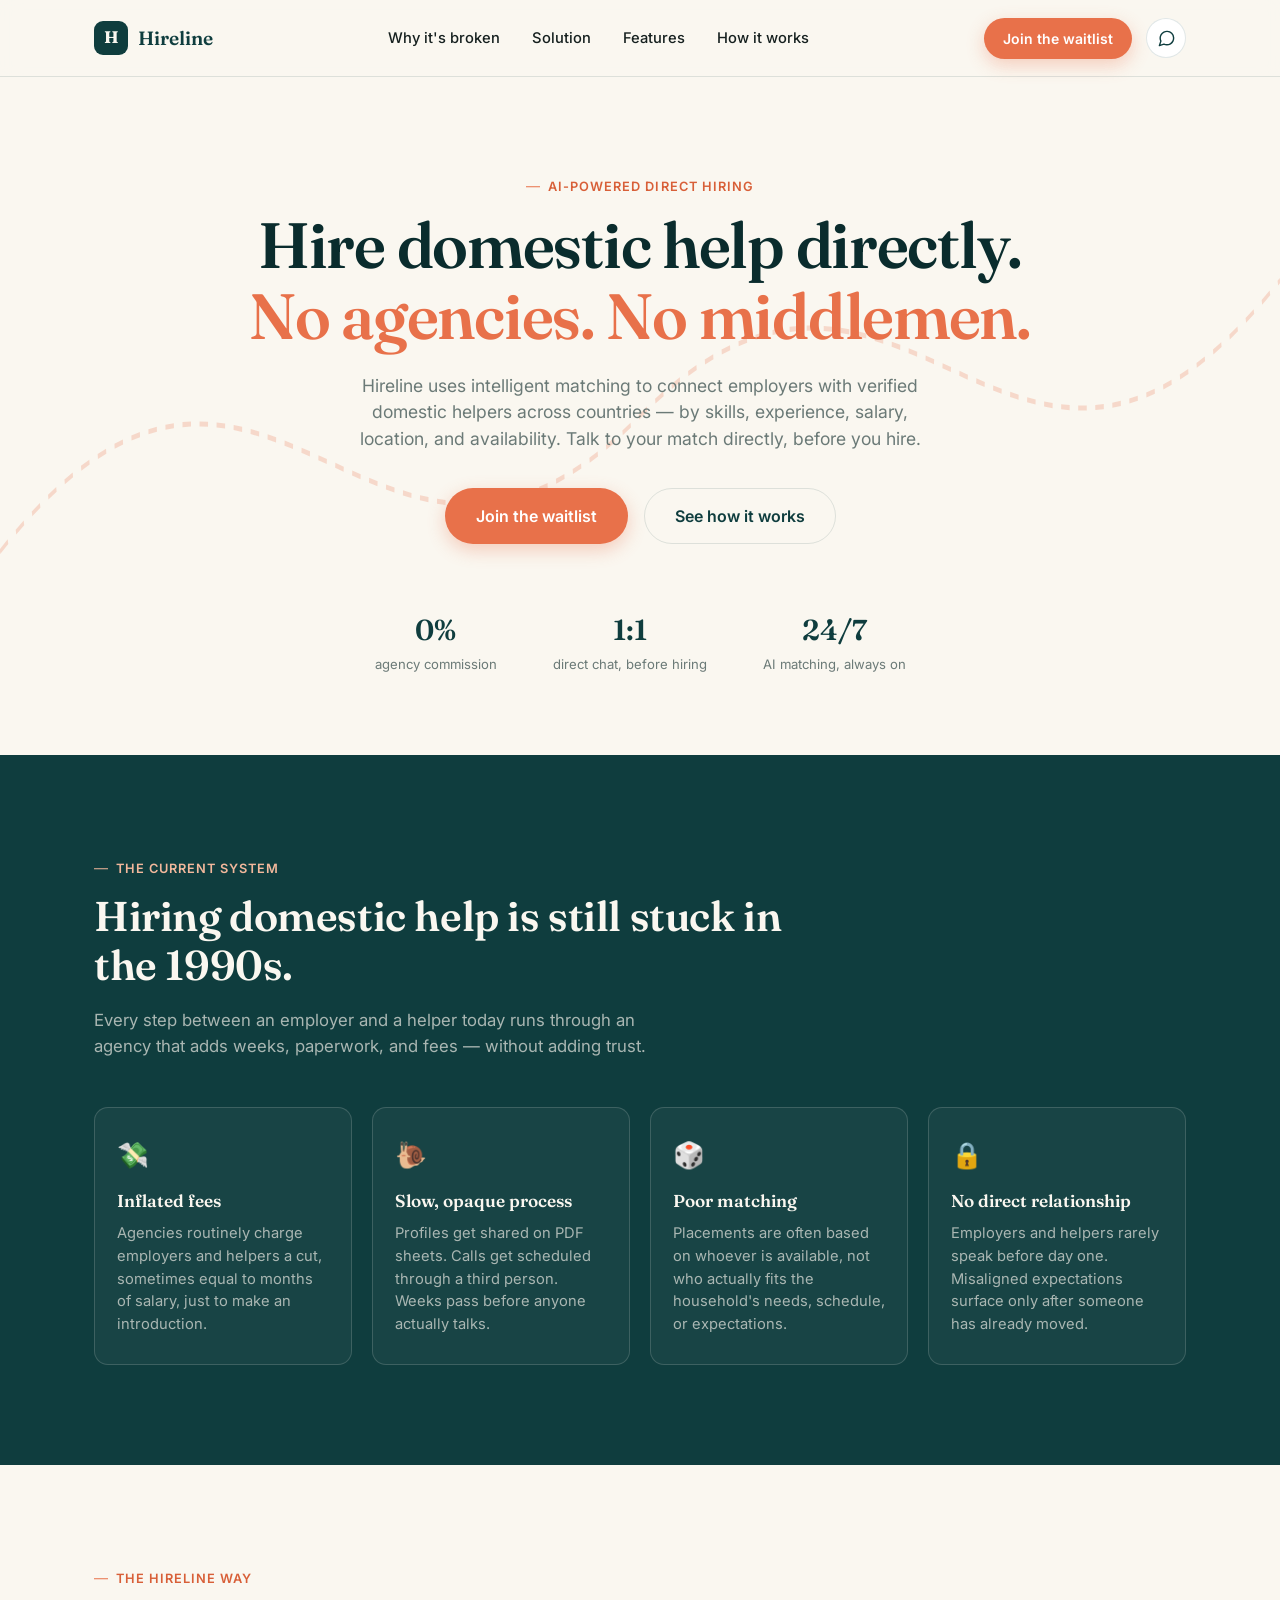
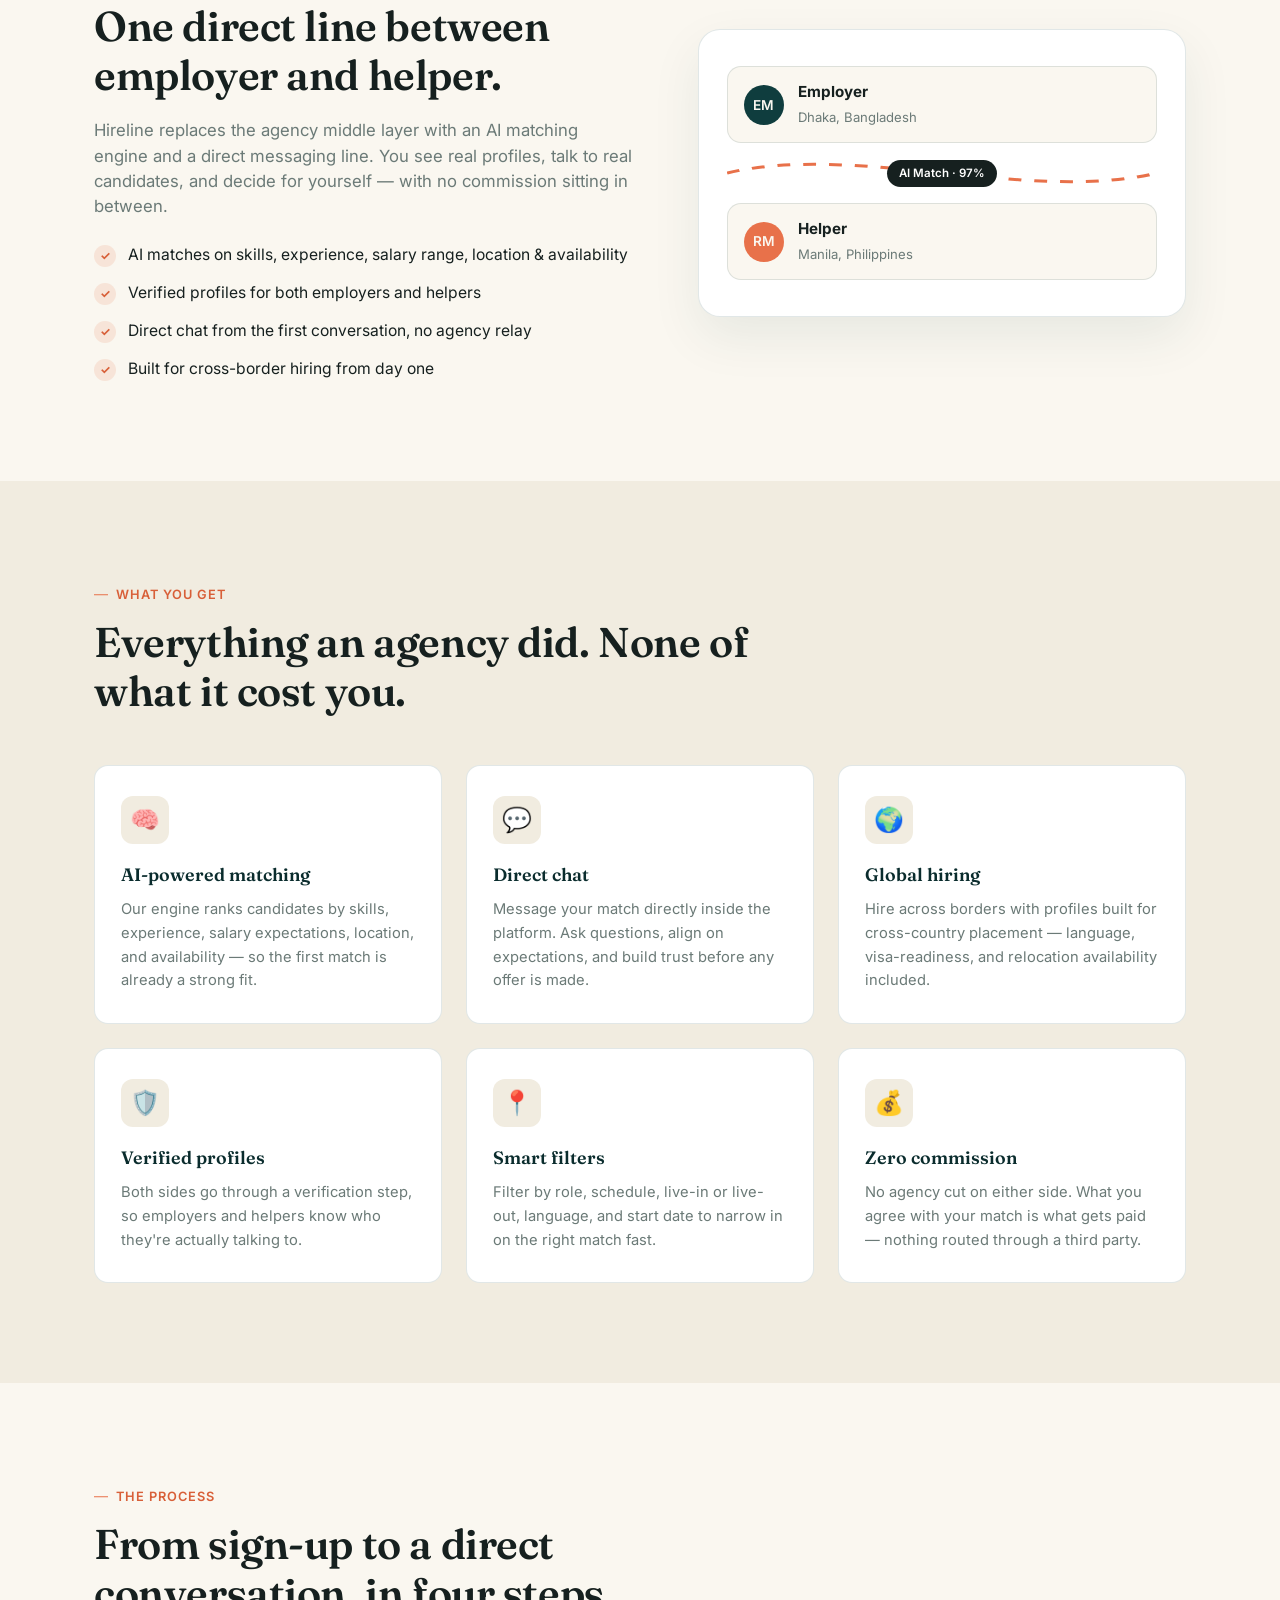
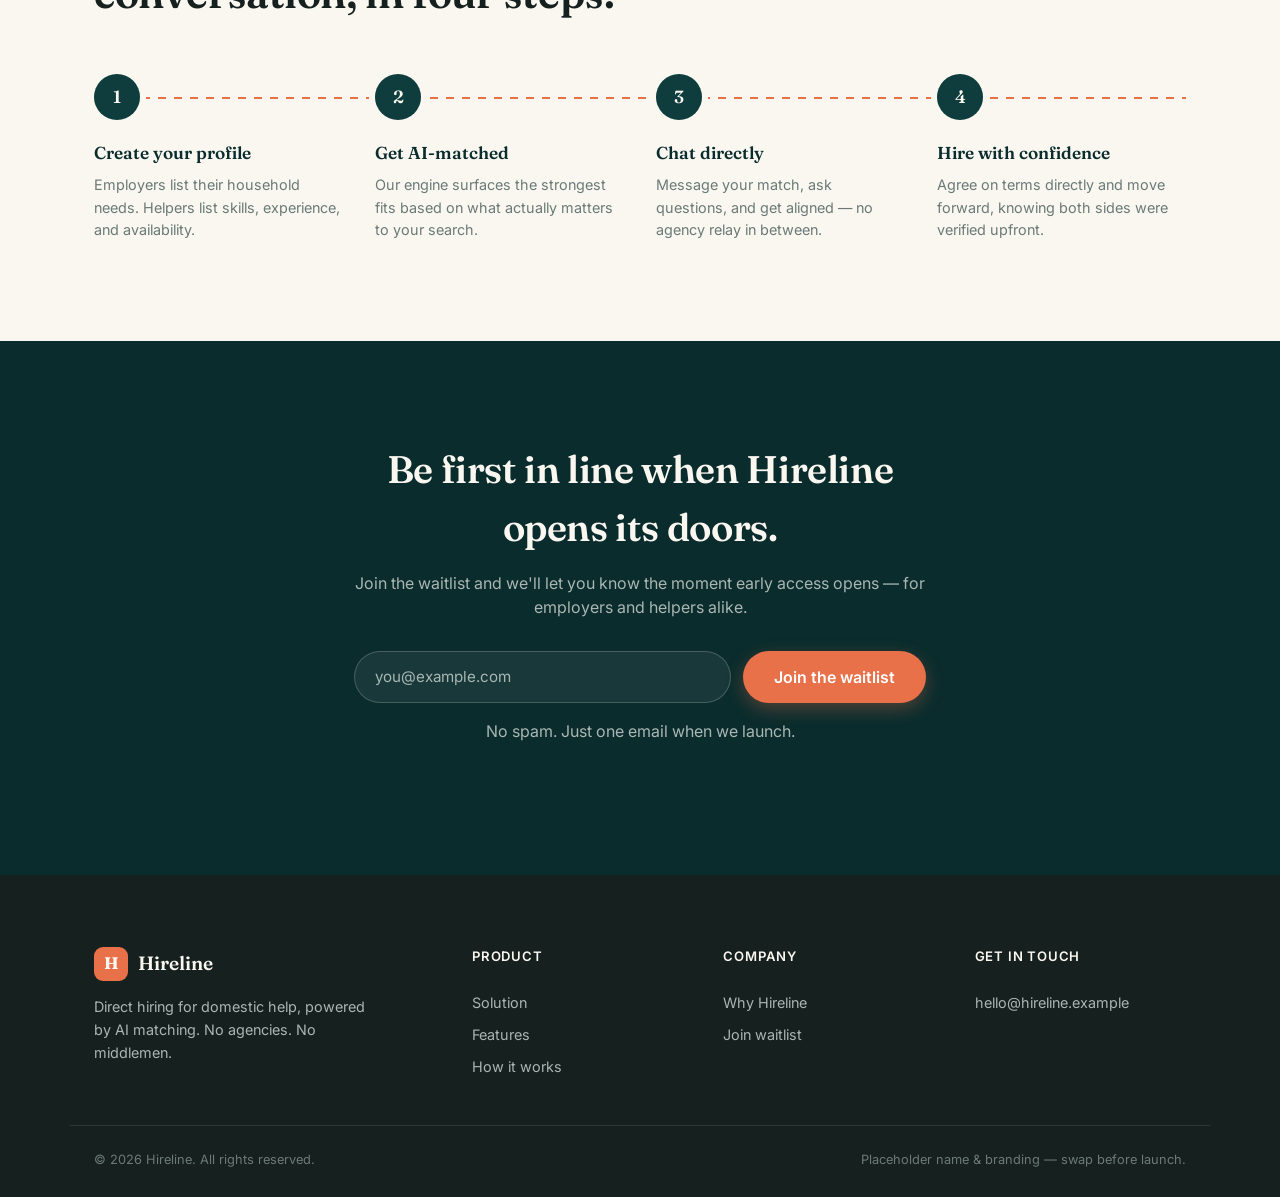
==== index.html @ 0f4e8856 "first commit" ====
<!DOCTYPE html>
<html lang="en">
<head>
  <meta charset="UTF-8" />
  <meta name="viewport" content="width=device-width, initial-scale=1.0" />
  <title>Hireline — Hire domestic help directly, no agencies, no fees</title>
  <meta name="description" content="Hireline connects employers with verified domestic helpers worldwide through AI-powered matching. No agencies, no inflated fees, no middlemen." />

  <!-- Fonts -->
  <link rel="preconnect" href="https://fonts.googleapis.com">
  <link rel="preconnect" href="https://fonts.gstatic.com" crossorigin>
  <link href="https://fonts.googleapis.com/css2?family=Fraunces:opsz,wght@9..144,400;9..144,500;9..144,600;9..144,700&family=Inter:wght@400;500;600;700&display=swap" rel="stylesheet">

  <link rel="stylesheet" href="styles.css" />
  <link rel="icon" href="data:image/svg+xml,<svg xmlns=%22http://www.w3.org/2000/svg%22 viewBox=%220 0 100 100%22><text y=%22.9em%22 font-size=%2290%22>🤝</text></svg>">
</head>
<body>

  <!-- ============ HEADER ============ -->
  <header class="header" id="header">
    <div class="container header__inner">
      <a href="#top" class="logo">
        <span class="logo__mark">H</span>
        <span class="logo__text">Hireline</span>
      </a>

      <nav class="nav" id="nav">
        <a href="#problem">Why it's broken</a>
        <a href="#solution">Solution</a>
        <a href="#features">Features</a>
        <a href="#how-it-works">How it works</a>
      </nav>

      <div class="header__actions">
        <a href="#cta" class="btn btn--primary btn--sm">Join the waitlist</a>

        <!-- Chatbot icon, top right -->
        <button class="chat-fab chat-fab--inline" id="chatToggle" aria-label="Open chat assistant" aria-expanded="false">
          <svg viewBox="0 0 24 24" fill="none" xmlns="http://www.w3.org/2000/svg" aria-hidden="true">
            <path d="M21 11.5C21.0034 12.8199 20.6951 14.1219 20.1 15.3C19.3944 16.7118 18.3097 17.8992 16.9674 18.7293C15.6251 19.5594 14.0782 19.9994 12.5 20C11.1801 20.0035 9.87812 19.6951 8.7 19.1L3 21L4.9 15.3C4.30493 14.1219 3.99656 12.8199 4 11.5C4.00061 9.92179 4.44061 8.37488 5.27072 7.03258C6.10083 5.69028 7.28825 4.6056 8.7 3.90003C9.87812 3.30496 11.1801 2.99659 12.5 3.00003H13C15.0843 3.11502 17.053 3.99479 18.5291 5.47089C20.0052 6.94699 20.885 8.91568 21 11V11.5Z" stroke="currentColor" stroke-width="1.8" stroke-linecap="round" stroke-linejoin="round"/>
          </svg>
        </button>
      </div>

      <button class="nav-toggle" id="navToggle" aria-label="Toggle navigation" aria-expanded="false">
        <span></span><span></span><span></span>
      </button>
    </div>
  </header>

  <main id="top">

    <!-- ============ HERO ============ -->
    <section class="hero">
      <div class="hero__path" aria-hidden="true">
        <svg viewBox="0 0 1200 200" preserveAspectRatio="none">
          <path id="heroPath" d="M0,140 C 250,40 350,180 600,100 C 850,20 950,160 1200,60" />
        </svg>
      </div>

      <div class="container hero__inner">
        <p class="eyebrow reveal">AI-powered direct hiring</p>
        <h1 class="hero__title reveal">
          Hire domestic help directly. <span class="hero__title-accent">No agencies. No middlemen.</span>
        </h1>
        <p class="hero__subtitle reveal">
          Hireline uses intelligent matching to connect employers with verified domestic helpers across countries — by skills, experience, salary, location, and availability. Talk to your match directly, before you hire.
        </p>
        <div class="hero__actions reveal">
          <a href="#cta" class="btn btn--primary btn--lg">Join the waitlist</a>
          <a href="#how-it-works" class="btn btn--ghost btn--lg">See how it works</a>
        </div>

        <div class="hero__stats reveal">
          <div class="stat">
            <span class="stat__num">0%</span>
            <span class="stat__label">agency commission</span>
          </div>
          <div class="stat">
            <span class="stat__num">1:1</span>
            <span class="stat__label">direct chat, before hiring</span>
          </div>
          <div class="stat">
            <span class="stat__num">24/7</span>
            <span class="stat__label">AI matching, always on</span>
          </div>
        </div>
      </div>
    </section>

    <!-- ============ PROBLEM ============ -->
    <section class="section section--ink" id="problem">
      <div class="container">
        <p class="eyebrow eyebrow--light reveal">The current system</p>
        <h2 class="section__title section__title--light reveal">Hiring domestic help is still stuck in the 1990s.</h2>
        <p class="section__lead section__lead--light reveal">
          Every step between an employer and a helper today runs through an agency that adds weeks, paperwork, and fees — without adding trust.
        </p>

        <div class="problem-grid">
          <div class="problem-card reveal">
            <span class="problem-card__icon">💸</span>
            <h3>Inflated fees</h3>
            <p>Agencies routinely charge employers and helpers a cut, sometimes equal to months of salary, just to make an introduction.</p>
          </div>
          <div class="problem-card reveal">
            <span class="problem-card__icon">🐌</span>
            <h3>Slow, opaque process</h3>
            <p>Profiles get shared on PDF sheets. Calls get scheduled through a third person. Weeks pass before anyone actually talks.</p>
          </div>
          <div class="problem-card reveal">
            <span class="problem-card__icon">🎲</span>
            <h3>Poor matching</h3>
            <p>Placements are often based on whoever is available, not who actually fits the household's needs, schedule, or expectations.</p>
          </div>
          <div class="problem-card reveal">
            <span class="problem-card__icon">🔒</span>
            <h3>No direct relationship</h3>
            <p>Employers and helpers rarely speak before day one. Misaligned expectations surface only after someone has already moved.</p>
          </div>
        </div>
      </div>
    </section>

    <!-- ============ SOLUTION ============ -->
    <section class="section" id="solution">
      <div class="container solution__inner">
        <div class="solution__copy">
          <p class="eyebrow reveal">The Hireline way</p>
          <h2 class="section__title reveal">One direct line between employer and helper.</h2>
          <p class="section__lead reveal">
            Hireline replaces the agency middle layer with an AI matching engine and a direct messaging line. You see real profiles, talk to real candidates, and decide for yourself — with no commission sitting in between.
          </p>
          <ul class="check-list reveal">
            <li><span class="check">✓</span> AI matches on skills, experience, salary range, location & availability</li>
            <li><span class="check">✓</span> Verified profiles for both employers and helpers</li>
            <li><span class="check">✓</span> Direct chat from the first conversation, no agency relay</li>
            <li><span class="check">✓</span> Built for cross-border hiring from day one</li>
          </ul>
        </div>

        <div class="solution__visual reveal" aria-hidden="true">
          <div class="connect-card connect-card--a">
            <div class="connect-card__avatar">EM</div>
            <div>
              <strong>Employer</strong>
              <span>Dhaka, Bangladesh</span>
            </div>
          </div>
          <div class="connect-line">
            <svg viewBox="0 0 200 40" preserveAspectRatio="none">
              <path d="M0,20 C 60,0 140,40 200,20" stroke="#E8714A" stroke-width="2" fill="none" stroke-dasharray="6 6"/>
            </svg>
            <span class="connect-line__badge">AI Match · 97%</span>
          </div>
          <div class="connect-card connect-card--b">
            <div class="connect-card__avatar connect-card__avatar--alt">RM</div>
            <div>
              <strong>Helper</strong>
              <span>Manila, Philippines</span>
            </div>
          </div>
        </div>
      </div>
    </section>

    <!-- ============ FEATURES ============ -->
    <section class="section section--tint" id="features">
      <div class="container">
        <p class="eyebrow reveal">What you get</p>
        <h2 class="section__title reveal">Everything an agency did. None of what it cost you.</h2>

        <div class="features-grid">
          <div class="feature-card reveal">
            <div class="feature-card__icon">🧠</div>
            <h3>AI-powered matching</h3>
            <p>Our engine ranks candidates by skills, experience, salary expectations, location, and availability — so the first match is already a strong fit.</p>
          </div>
          <div class="feature-card reveal">
            <div class="feature-card__icon">💬</div>
            <h3>Direct chat</h3>
            <p>Message your match directly inside the platform. Ask questions, align on expectations, and build trust before any offer is made.</p>
          </div>
          <div class="feature-card reveal">
            <div class="feature-card__icon">🌍</div>
            <h3>Global hiring</h3>
            <p>Hire across borders with profiles built for cross-country placement — language, visa-readiness, and relocation availability included.</p>
          </div>
          <div class="feature-card reveal">
            <div class="feature-card__icon">🛡️</div>
            <h3>Verified profiles</h3>
            <p>Both sides go through a verification step, so employers and helpers know who they're actually talking to.</p>
          </div>
          <div class="feature-card reveal">
            <div class="feature-card__icon">📍</div>
            <h3>Smart filters</h3>
            <p>Filter by role, schedule, live-in or live-out, language, and start date to narrow in on the right match fast.</p>
          </div>
          <div class="feature-card reveal">
            <div class="feature-card__icon">💰</div>
            <h3>Zero commission</h3>
            <p>No agency cut on either side. What you agree with your match is what gets paid — nothing routed through a third party.</p>
          </div>
        </div>
      </div>
    </section>

    <!-- ============ HOW IT WORKS ============ -->
    <section class="section" id="how-it-works">
      <div class="container">
        <p class="eyebrow reveal">The process</p>
        <h2 class="section__title reveal">From sign-up to a direct conversation, in four steps.</h2>

        <div class="steps">
          <div class="steps__line" aria-hidden="true"></div>

          <div class="step reveal">
            <div class="step__marker">1</div>
            <h3>Create your profile</h3>
            <p>Employers list their household needs. Helpers list skills, experience, and availability.</p>
          </div>
          <div class="step reveal">
            <div class="step__marker">2</div>
            <h3>Get AI-matched</h3>
            <p>Our engine surfaces the strongest fits based on what actually matters to your search.</p>
          </div>
          <div class="step reveal">
            <div class="step__marker">3</div>
            <h3>Chat directly</h3>
            <p>Message your match, ask questions, and get aligned — no agency relay in between.</p>
          </div>
          <div class="step reveal">
            <div class="step__marker">4</div>
            <h3>Hire with confidence</h3>
            <p>Agree on terms directly and move forward, knowing both sides were verified upfront.</p>
          </div>
        </div>
      </div>
    </section>

    <!-- ============ CTA ============ -->
    <section class="cta" id="cta">
      <div class="container cta__inner reveal">
        <h2>Be first in line when Hireline opens its doors.</h2>
        <p>Join the waitlist and we'll let you know the moment early access opens — for employers and helpers alike.</p>

        <form class="cta__form" id="waitlistForm">
          <input type="email" id="emailInput" placeholder="you@example.com" required aria-label="Email address" />
          <button type="submit" class="btn btn--primary btn--lg">Join the waitlist</button>
        </form>
        <p class="cta__note" id="formNote">No spam. Just one email when we launch.</p>
      </div>
    </section>

  </main>

  <!-- ============ FOOTER ============ -->
  <footer class="footer">
    <div class="container footer__inner">
      <div class="footer__brand">
        <a href="#top" class="logo">
          <span class="logo__mark">H</span>
          <span class="logo__text">Hireline</span>
        </a>
        <p>Direct hiring for domestic help, powered by AI matching. No agencies. No middlemen.</p>
      </div>

      <div class="footer__col">
        <h4>Product</h4>
        <a href="#solution">Solution</a>
        <a href="#features">Features</a>
        <a href="#how-it-works">How it works</a>
      </div>

      <div class="footer__col">
        <h4>Company</h4>
        <a href="#problem">Why Hireline</a>
        <a href="#cta">Join waitlist</a>
      </div>

      <div class="footer__col">
        <h4>Get in touch</h4>
        <a href="mailto:hello@hireline.example">hello@hireline.example</a>
      </div>
    </div>
    <div class="container footer__bottom">
      <p>© 2026 Hireline. All rights reserved.</p>
      <p>Placeholder name &amp; branding — swap before launch.</p>
    </div>
  </footer>

  <!-- ============ SIMPLE CHAT WIDGET (icon-only trigger) ============ -->
  <div class="chat-panel" id="chatPanel" aria-hidden="true">
    <div class="chat-panel__header">
      <span>Hireline Assistant</span>
      <button id="chatClose" aria-label="Close chat">✕</button>
    </div>
    <div class="chat-panel__body">
      <div class="chat-msg chat-msg--bot">Hi! 👋 This is a placeholder chat widget. Connect it to your AI assistant later.</div>
    </div>
    <div class="chat-panel__footer">
      <input type="text" placeholder="Type a message…" disabled />
      <button disabled>Send</button>
    </div>
  </div>

  <script src="script.js"></script>
</body>
</html>
---- styles.css ----
/* ===========================================================
   Hireline — Landing Page Styles
   Design tokens: deep teal + warm paper + terracotta accent
   Type: Fraunces (display) + Inter (body)
   =========================================================== */

:root {
  /* Color tokens */
  --ink: #16201F;
  --teal: #0F3D3E;
  --teal-deep: #0A2C2D;
  --paper: #FAF7F0;
  --paper-dim: #F1ECE0;
  --coral: #E8714A;
  --coral-deep: #D85F38;
  --sage: #6B7A77;
  --sage-light: #A9B6B2;
  --line: rgba(15, 61, 62, 0.12);
  --line-light: rgba(250, 247, 240, 0.16);

  /* Type */
  --font-display: 'Fraunces', Georgia, serif;
  --font-body: 'Inter', -apple-system, BlinkMacSystemFont, 'Segoe UI', sans-serif;

  /* Layout */
  --container: 1140px;
  --radius-sm: 8px;
  --radius-md: 14px;
  --radius-lg: 22px;
}

* { box-sizing: border-box; margin: 0; padding: 0; }

html { scroll-behavior: smooth; }

@media (prefers-reduced-motion: reduce) {
  html { scroll-behavior: auto; }
  *, *::before, *::after {
    animation-duration: 0.01ms !important;
    animation-iteration-count: 1 !important;
    transition-duration: 0.01ms !important;
    scroll-behavior: auto !important;
  }
}

body {
  font-family: var(--font-body);
  color: var(--ink);
  background: var(--paper);
  line-height: 1.5;
  -webkit-font-smoothing: antialiased;
}

img, svg { display: block; max-width: 100%; }

a { color: inherit; text-decoration: none; }

ul { list-style: none; }

.container {
  width: 100%;
  max-width: var(--container);
  margin: 0 auto;
  padding: 0 24px;
}

/* ---------- Buttons ---------- */
.btn {
  display: inline-flex;
  align-items: center;
  justify-content: center;
  gap: 8px;
  font-family: var(--font-body);
  font-weight: 600;
  border-radius: 999px;
  border: 1.5px solid transparent;
  cursor: pointer;
  transition: transform 0.18s ease, box-shadow 0.18s ease, background 0.18s ease, color 0.18s ease, border-color 0.18s ease;
  white-space: nowrap;
}
.btn--sm { padding: 9px 18px; font-size: 0.875rem; }
.btn--lg { padding: 15px 30px; font-size: 1rem; }

.btn--primary {
  background: var(--coral);
  color: #fff;
  box-shadow: 0 6px 18px rgba(232, 113, 74, 0.32);
}
.btn--primary:hover {
  background: var(--coral-deep);
  transform: translateY(-2px);
  box-shadow: 0 10px 24px rgba(232, 113, 74, 0.38);
}

.btn--ghost {
  background: transparent;
  color: var(--teal);
  border-color: var(--line);
}
.btn--ghost:hover {
  border-color: var(--teal);
  transform: translateY(-2px);
}

/* ---------- Eyebrow / section heads ---------- */
.eyebrow {
  display: inline-block;
  font-family: var(--font-body);
  font-weight: 600;
  font-size: 0.8rem;
  letter-spacing: 0.08em;
  text-transform: uppercase;
  color: var(--coral-deep);
  margin-bottom: 14px;
  position: relative;
  padding-left: 22px;
}
.eyebrow::before {
  content: "";
  position: absolute;
  left: 0;
  top: 50%;
  transform: translateY(-50%);
  width: 14px;
  height: 1.5px;
  background: var(--coral);
}
.eyebrow--light { color: #F2B89C; }
.eyebrow--light::before { background: #F2B89C; }

.section__title {
  font-family: var(--font-display);
  font-weight: 600;
  font-size: clamp(1.8rem, 3.4vw, 2.6rem);
  line-height: 1.18;
  letter-spacing: -0.01em;
  max-width: 720px;
  margin-bottom: 18px;
}
.section__title--light { color: var(--paper); }

.section__lead {
  font-size: 1.05rem;
  color: var(--sage);
  max-width: 600px;
  margin-bottom: 8px;
}
.section__lead--light { color: var(--sage-light); }

.section { padding: 100px 0; }
.section--tint { background: var(--paper-dim); }
.section--ink { background: var(--teal); }

/* ---------- Header ---------- */
.header {
  position: sticky;
  top: 0;
  z-index: 100;
  background: rgba(250, 247, 240, 0.86);
  backdrop-filter: blur(10px);
  border-bottom: 1px solid var(--line);
}
.header__inner {
  display: flex;
  align-items: center;
  justify-content: space-between;
  height: 76px;
  gap: 24px;
}

.logo { display: flex; align-items: center; gap: 10px; }
.logo__mark {
  width: 34px;
  height: 34px;
  border-radius: 9px;
  background: var(--teal);
  color: var(--paper);
  font-family: var(--font-display);
  font-weight: 700;
  display: flex;
  align-items: center;
  justify-content: center;
  font-size: 1.05rem;
}
.logo__text {
  font-family: var(--font-display);
  font-weight: 600;
  font-size: 1.2rem;
  color: var(--teal);
}

.nav {
  display: flex;
  align-items: center;
  gap: 32px;
  font-size: 0.92rem;
  font-weight: 500;
  color: var(--ink);
}
.nav a { position: relative; padding: 4px 0; }
.nav a::after {
  content: "";
  position: absolute;
  left: 0; right: 0; bottom: -2px;
  height: 1.5px;
  background: var(--coral);
  transform: scaleX(0);
  transform-origin: left;
  transition: transform 0.2s ease;
}
.nav a:hover::after { transform: scaleX(1); }

.header__actions { display: flex; align-items: center; gap: 14px; }

/* Chat icon button */
.chat-fab {
  width: 40px;
  height: 40px;
  border-radius: 50%;
  border: 1.5px solid var(--line);
  background: #fff;
  color: var(--teal);
  display: flex;
  align-items: center;
  justify-content: center;
  cursor: pointer;
  transition: transform 0.18s ease, border-color 0.18s ease, background 0.18s ease;
  flex-shrink: 0;
}
.chat-fab svg { width: 19px; height: 19px; }
.chat-fab:hover {
  background: var(--teal);
  color: var(--paper);
  border-color: var(--teal);
  transform: translateY(-2px);
}

.nav-toggle {
  display: none;
  flex-direction: column;
  justify-content: center;
  gap: 5px;
  width: 36px;
  height: 36px;
  background: transparent;
  border: none;
  cursor: pointer;
}
.nav-toggle span {
  width: 100%;
  height: 2px;
  background: var(--teal);
  border-radius: 2px;
  transition: transform 0.25s ease, opacity 0.25s ease;
}
.nav-toggle.is-open span:nth-child(1) { transform: translateY(7px) rotate(45deg); }
.nav-toggle.is-open span:nth-child(2) { opacity: 0; }
.nav-toggle.is-open span:nth-child(3) { transform: translateY(-7px) rotate(-45deg); }

/* ---------- Hero ---------- */
.hero {
  position: relative;
  padding: 96px 0 80px;
  overflow: hidden;
  background: var(--paper);
}
.hero__path {
  position: absolute;
  inset: 0;
  z-index: 0;
  opacity: 0.5;
}
.hero__path svg { width: 100%; height: 100%; }
#heroPath {
  fill: none;
  stroke: var(--coral);
  stroke-width: 1.5;
  stroke-dasharray: 8 8;
  opacity: 0.45;
}

.hero__inner { position: relative; z-index: 1; text-align: center; }

.hero__title {
  font-family: var(--font-display);
  font-weight: 600;
  font-size: clamp(2.3rem, 5.4vw, 4rem);
  line-height: 1.1;
  letter-spacing: -0.02em;
  max-width: 850px;
  margin: 0 auto 22px;
  color: var(--teal-deep);
}
.hero__title-accent { color: var(--coral); }

.hero__subtitle {
  font-size: 1.1rem;
  color: var(--sage);
  max-width: 600px;
  margin: 0 auto 36px;
}

.hero__actions {
  display: flex;
  justify-content: center;
  gap: 16px;
  flex-wrap: wrap;
  margin-bottom: 64px;
}

.hero__stats {
  display: flex;
  justify-content: center;
  gap: 56px;
  flex-wrap: wrap;
}
.stat { display: flex; flex-direction: column; align-items: center; gap: 4px; }
.stat__num {
  font-family: var(--font-display);
  font-size: 1.8rem;
  font-weight: 600;
  color: var(--teal);
}
.stat__label {
  font-size: 0.82rem;
  color: var(--sage);
  text-align: center;
}

/* ---------- Problem ---------- */
.problem-grid {
  display: grid;
  grid-template-columns: repeat(4, 1fr);
  gap: 20px;
  margin-top: 48px;
}
.problem-card {
  background: rgba(250, 247, 240, 0.04);
  border: 1px solid var(--line-light);
  border-radius: var(--radius-md);
  padding: 28px 22px;
  transition: transform 0.2s ease, border-color 0.2s ease;
}
.problem-card:hover {
  transform: translateY(-4px);
  border-color: rgba(232, 113, 74, 0.4);
}
.problem-card__icon { font-size: 1.6rem; display: block; margin-bottom: 14px; }
.problem-card h3 {
  font-family: var(--font-display);
  font-size: 1.08rem;
  font-weight: 600;
  color: var(--paper);
  margin-bottom: 8px;
}
.problem-card p { font-size: 0.92rem; color: var(--sage-light); line-height: 1.55; }

/* ---------- Solution ---------- */
.solution__inner {
  display: grid;
  grid-template-columns: 1.05fr 0.95fr;
  gap: 64px;
  align-items: center;
}

.check-list { margin-top: 24px; display: flex; flex-direction: column; gap: 14px; }
.check-list li {
  display: flex;
  align-items: flex-start;
  gap: 12px;
  font-size: 0.98rem;
  color: var(--ink);
}
.check {
  flex-shrink: 0;
  width: 22px;
  height: 22px;
  border-radius: 50%;
  background: rgba(232, 113, 74, 0.14);
  color: var(--coral-deep);
  font-size: 0.75rem;
  font-weight: 700;
  display: flex;
  align-items: center;
  justify-content: center;
  margin-top: 2px;
}

.solution__visual {
  display: flex;
  flex-direction: column;
  gap: 0;
  background: #fff;
  border: 1px solid var(--line);
  border-radius: var(--radius-lg);
  padding: 36px 28px;
  box-shadow: 0 20px 50px rgba(15, 61, 62, 0.08);
}

.connect-card {
  display: flex;
  align-items: center;
  gap: 14px;
  padding: 14px 16px;
  border: 1px solid var(--line);
  border-radius: var(--radius-md);
  background: var(--paper);
}
.connect-card div strong { display: block; font-size: 0.95rem; }
.connect-card div span { font-size: 0.82rem; color: var(--sage); }
.connect-card__avatar {
  width: 40px;
  height: 40px;
  border-radius: 50%;
  background: var(--teal);
  color: var(--paper);
  display: flex;
  align-items: center;
  justify-content: center;
  font-weight: 600;
  font-size: 0.85rem;
  flex-shrink: 0;
}
.connect-card__avatar--alt { background: var(--coral); }

.connect-line {
  position: relative;
  height: 60px;
  display: flex;
  align-items: center;
  justify-content: center;
}
.connect-line svg { width: 100%; height: 100%; position: absolute; }
.connect-line__badge {
  position: relative;
  z-index: 1;
  background: var(--ink);
  color: #fff;
  font-size: 0.72rem;
  font-weight: 600;
  padding: 5px 12px;
  border-radius: 999px;
}

/* ---------- Features ---------- */
.features-grid {
  display: grid;
  grid-template-columns: repeat(3, 1fr);
  gap: 24px;
  margin-top: 48px;
}
.feature-card {
  background: #fff;
  border: 1px solid var(--line);
  border-radius: var(--radius-md);
  padding: 30px 26px;
  transition: transform 0.2s ease, box-shadow 0.2s ease;
}
.feature-card:hover {
  transform: translateY(-5px);
  box-shadow: 0 16px 34px rgba(15, 61, 62, 0.1);
}
.feature-card__icon {
  font-size: 1.5rem;
  width: 48px;
  height: 48px;
  border-radius: 12px;
  background: var(--paper-dim);
  display: flex;
  align-items: center;
  justify-content: center;
  margin-bottom: 18px;
}
.feature-card h3 {
  font-family: var(--font-display);
  font-size: 1.12rem;
  font-weight: 600;
  margin-bottom: 10px;
  color: var(--teal-deep);
}
.feature-card p { font-size: 0.92rem; color: var(--sage); line-height: 1.6; }

/* ---------- How it works ---------- */
.steps {
  position: relative;
  display: grid;
  grid-template-columns: repeat(4, 1fr);
  gap: 32px;
  margin-top: 56px;
}
.steps__line {
  position: absolute;
  top: 23px;
  left: 0;
  right: 0;
  height: 1.5px;
  background: repeating-linear-gradient(
    to right,
    var(--coral) 0,
    var(--coral) 8px,
    transparent 8px,
    transparent 16px
  );
  z-index: 0;
}
.step { position: relative; z-index: 1; }
.step__marker {
  width: 46px;
  height: 46px;
  border-radius: 50%;
  background: var(--teal);
  color: var(--paper);
  font-family: var(--font-display);
  font-weight: 600;
  font-size: 1.1rem;
  display: flex;
  align-items: center;
  justify-content: center;
  margin-bottom: 20px;
  box-shadow: 0 0 0 6px var(--paper);
}
.step h3 {
  font-family: var(--font-display);
  font-size: 1.08rem;
  font-weight: 600;
  margin-bottom: 8px;
  color: var(--teal-deep);
}
.step p { font-size: 0.9rem; color: var(--sage); line-height: 1.55; }

/* ---------- CTA ---------- */
.cta {
  background: var(--teal-deep);
  padding: 100px 0;
  position: relative;
}
.cta__inner { text-align: center; max-width: 620px; margin: 0 auto; }
.cta h2 {
  font-family: var(--font-display);
  font-weight: 600;
  font-size: clamp(1.8rem, 3.2vw, 2.4rem);
  color: var(--paper);
  margin-bottom: 14px;
  letter-spacing: -0.01em;
}
.cta p { color: var(--sage-light); margin-bottom: 32px; font-size: 1rem; }

.cta__form {
  display: flex;
  gap: 12px;
  justify-content: center;
  flex-wrap: wrap;
}
.cta__form input {
  flex: 1;
  min-width: 240px;
  padding: 15px 20px;
  border-radius: 999px;
  border: 1.5px solid rgba(250, 247, 240, 0.2);
  background: rgba(250, 247, 240, 0.06);
  color: var(--paper);
  font-family: var(--font-body);
  font-size: 0.95rem;
  outline: none;
  transition: border-color 0.2s ease;
}
.cta__form input::placeholder { color: var(--sage-light); }
.cta__form input:focus { border-color: var(--coral); }

.cta__note { margin-top: 16px; font-size: 0.82rem; color: var(--sage-light); }

/* ---------- Footer ---------- */
.footer { background: var(--ink); color: var(--sage-light); padding: 72px 0 28px; }
.footer__inner {
  display: grid;
  grid-template-columns: 1.6fr 1fr 1fr 1fr;
  gap: 40px;
  padding-bottom: 48px;
  border-bottom: 1px solid rgba(250, 247, 240, 0.1);
}
.footer__brand p { margin-top: 14px; font-size: 0.9rem; line-height: 1.6; max-width: 280px; }
.footer .logo__mark { background: var(--coral); }
.footer .logo__text { color: var(--paper); }

.footer__col h4 {
  font-size: 0.82rem;
  text-transform: uppercase;
  letter-spacing: 0.06em;
  color: var(--paper);
  margin-bottom: 16px;
  font-weight: 600;
}
.footer__col { display: flex; flex-direction: column; gap: 10px; font-size: 0.9rem; }
.footer__col a:hover { color: var(--coral); }

.footer__bottom {
  display: flex;
  justify-content: space-between;
  flex-wrap: wrap;
  gap: 8px;
  padding-top: 24px;
  font-size: 0.8rem;
  color: var(--sage);
}

/* ---------- Chat panel ---------- */
.chat-panel {
  position: fixed;
  bottom: 24px;
  right: 24px;
  width: 320px;
  max-width: calc(100vw - 32px);
  background: #fff;
  border-radius: var(--radius-md);
  border: 1px solid var(--line);
  box-shadow: 0 20px 50px rgba(15, 61, 62, 0.25);
  z-index: 200;
  display: flex;
  flex-direction: column;
  overflow: hidden;
  transform: translateY(16px) scale(0.97);
  opacity: 0;
  pointer-events: none;
  transition: transform 0.22s ease, opacity 0.22s ease;
}
.chat-panel.is-open {
  transform: translateY(0) scale(1);
  opacity: 1;
  pointer-events: auto;
}
.chat-panel__header {
  background: var(--teal);
  color: var(--paper);
  padding: 14px 18px;
  display: flex;
  align-items: center;
  justify-content: space-between;
  font-weight: 600;
  font-size: 0.92rem;
}
.chat-panel__header button {
  background: transparent;
  border: none;
  color: var(--paper);
  cursor: pointer;
  font-size: 0.95rem;
  opacity: 0.8;
}
.chat-panel__header button:hover { opacity: 1; }
.chat-panel__body { padding: 18px; min-height: 120px; }
.chat-msg {
  font-size: 0.88rem;
  line-height: 1.5;
  padding: 10px 14px;
  border-radius: 12px;
  max-width: 90%;
}
.chat-msg--bot { background: var(--paper-dim); color: var(--ink); border-bottom-left-radius: 4px; }
.chat-panel__footer {
  display: flex;
  border-top: 1px solid var(--line);
  padding: 10px;
  gap: 8px;
}
.chat-panel__footer input {
  flex: 1;
  border: 1px solid var(--line);
  border-radius: 999px;
  padding: 8px 14px;
  font-size: 0.85rem;
  font-family: var(--font-body);
}
.chat-panel__footer button {
  background: var(--coral);
  color: #fff;
  border: none;
  border-radius: 999px;
  padding: 8px 16px;
  font-size: 0.85rem;
  font-weight: 600;
  cursor: not-allowed;
  opacity: 0.7;
}

/* ---------- Scroll reveal ----------
   Content is visible by default (safe if JS fails to load).
   JS adds "js-reveal" to <html> to arm the animation, then
   toggles "is-visible" on each element as it scrolls into view. */
.reveal {
  opacity: 1;
  transform: none;
  transition: opacity 0.6s ease, transform 0.6s ease;
}
.js-reveal .reveal {
  opacity: 0;
  transform: translateY(18px);
}
.js-reveal .reveal.is-visible {
  opacity: 1;
  transform: translateY(0);
}

/* ---------- Focus states ---------- */
a:focus-visible,
button:focus-visible,
input:focus-visible {
  outline: 2px solid var(--coral);
  outline-offset: 2px;
}

/* ===========================================================
   Responsive
   =========================================================== */
@media (max-width: 980px) {
  .problem-grid { grid-template-columns: repeat(2, 1fr); }
  .features-grid { grid-template-columns: repeat(2, 1fr); }
  .steps { grid-template-columns: repeat(2, 1fr); row-gap: 48px; }
  .steps__line { display: none; }
  .solution__inner { grid-template-columns: 1fr; gap: 48px; }
  .footer__inner { grid-template-columns: 1fr 1fr; row-gap: 36px; }
}

@media (max-width: 760px) {
  .nav { 
    position: absolute;
    top: 76px;
    left: 0;
    right: 0;
    background: var(--paper);
    border-bottom: 1px solid var(--line);
    flex-direction: column;
    align-items: flex-start;
    gap: 0;
    padding: 8px 24px 18px;
    transform: translateY(-12px);
    opacity: 0;
    pointer-events: none;
    transition: transform 0.22s ease, opacity 0.22s ease;
  }
  .nav.is-open {
    transform: translateY(0);
    opacity: 1;
    pointer-events: auto;
  }
  .nav a { width: 100%; padding: 12px 0; border-bottom: 1px solid var(--line); }
  .nav-toggle { display: flex; }
  .header__actions .btn--sm { display: none; }

  .section { padding: 72px 0; }
  .hero { padding: 56px 0 64px; }
  .hero__stats { gap: 32px; }

  .problem-grid { grid-template-columns: 1fr; }
  .features-grid { grid-template-columns: 1fr; }
  .steps { grid-template-columns: 1fr; }
  .footer__inner { grid-template-columns: 1fr; }
  .cta__form { flex-direction: column; align-items: stretch; }
  .cta__form input { min-width: 0; }

  .chat-panel { right: 16px; left: 16px; width: auto; bottom: 16px; }
}

@media (max-width: 420px) {
  .hero__stats { gap: 22px; }
  .stat__num { font-size: 1.5rem; }
}
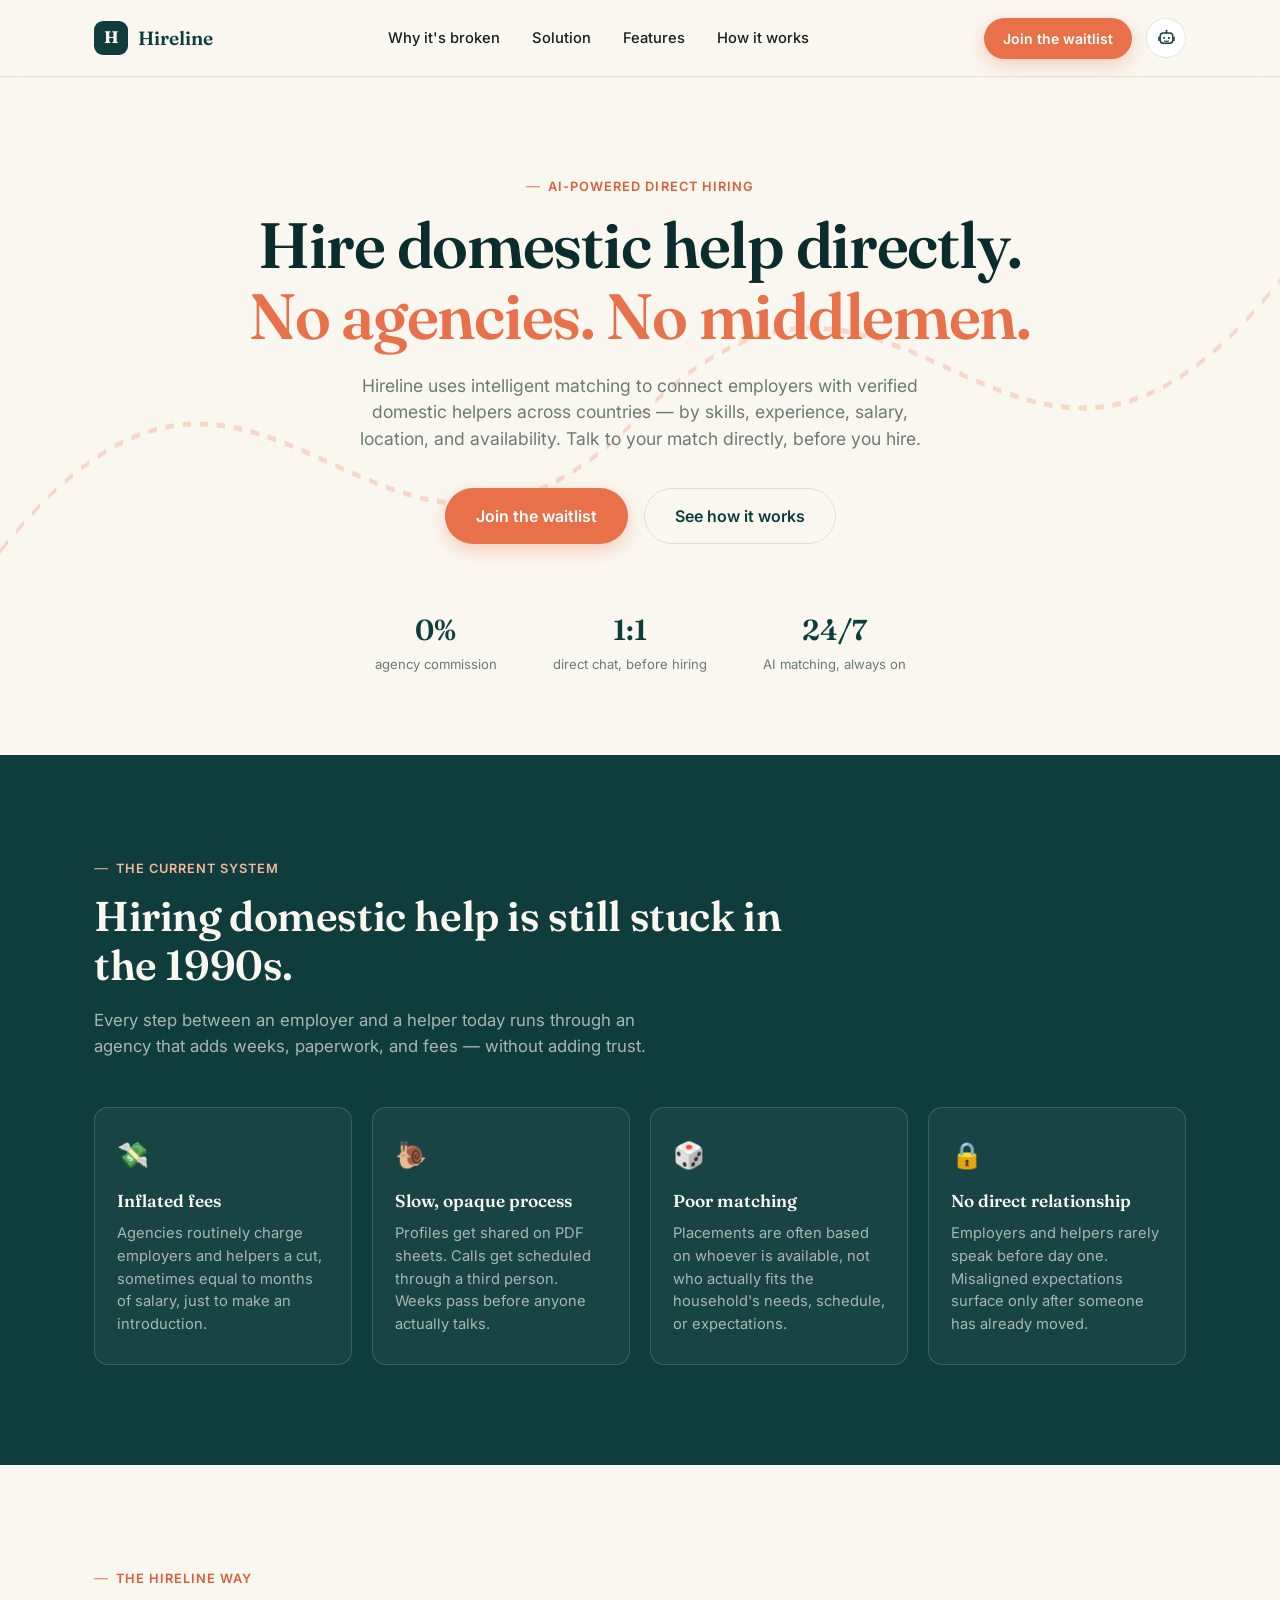
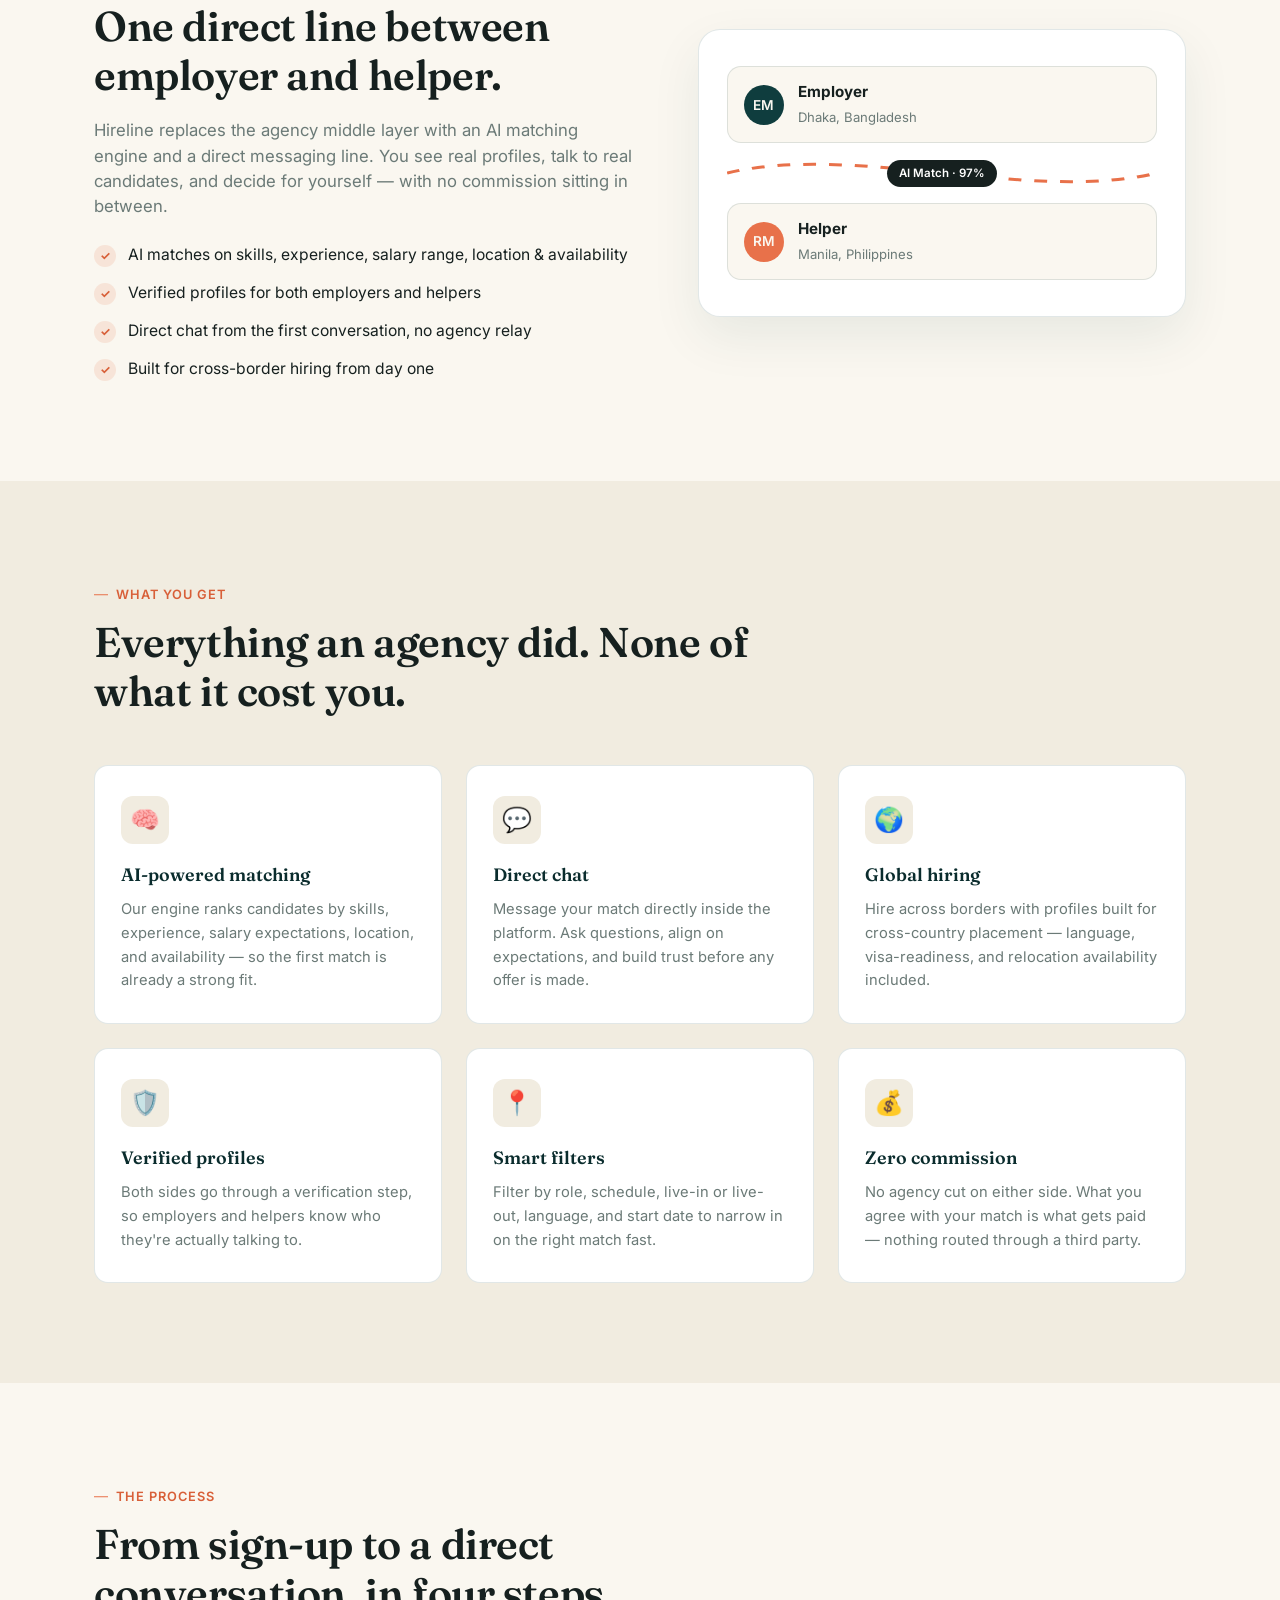
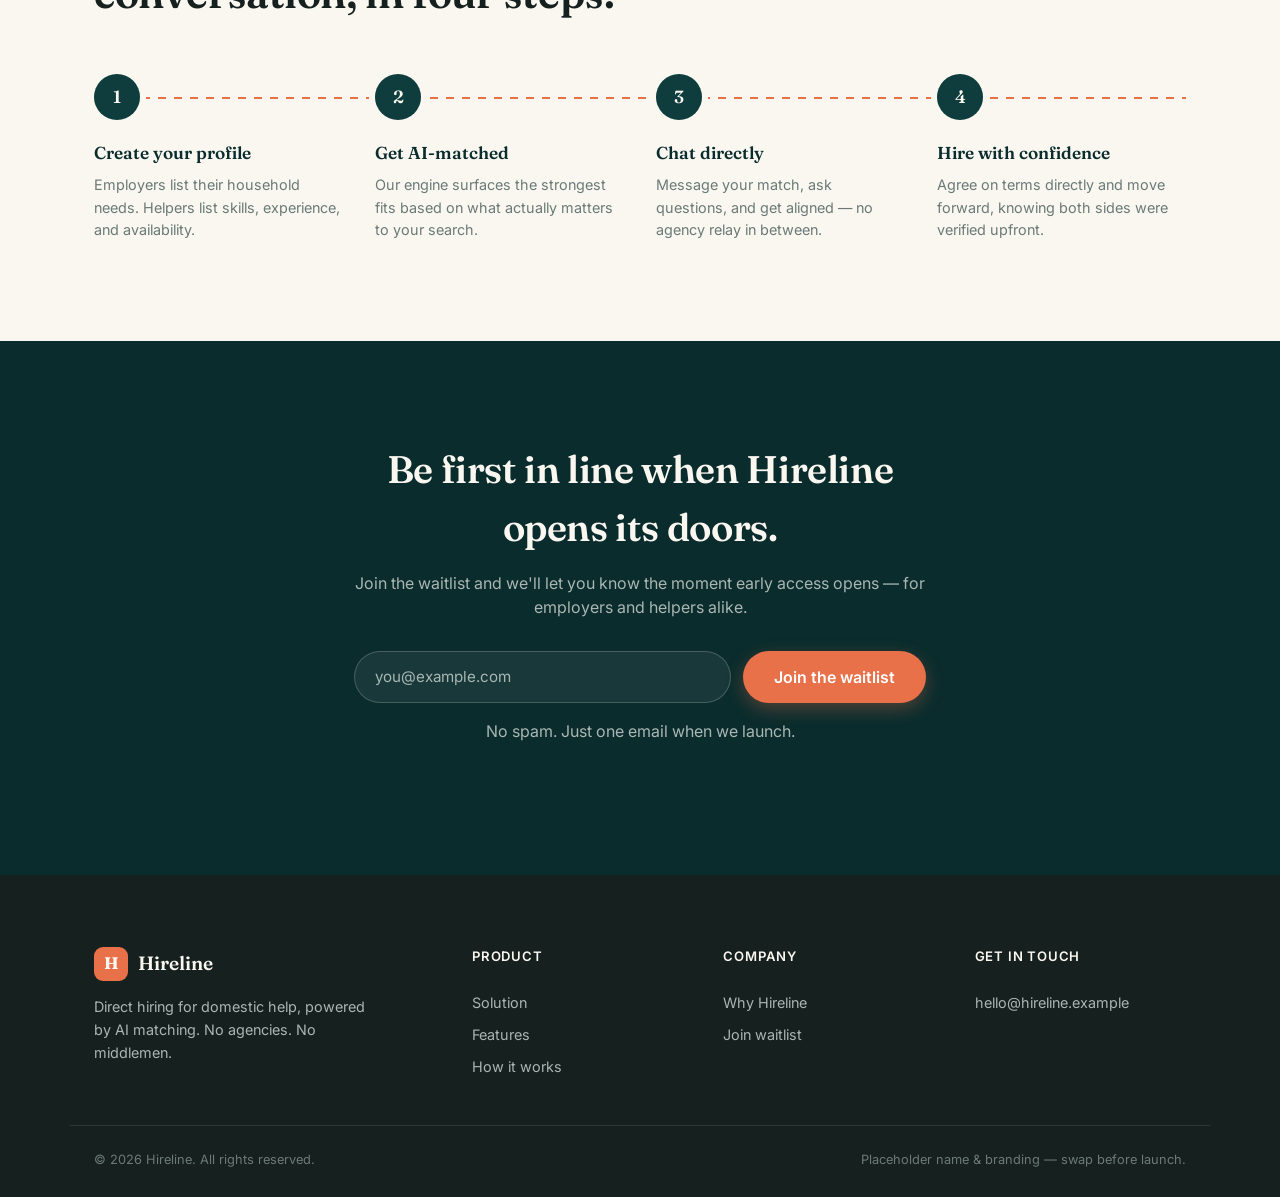
==== commit 32d6b149: "Chatbot" ====
--- a/index.html
+++ b/index.html
@@ -1,19 +1,25 @@
 <!DOCTYPE html>
 <html lang="en">
+
 <head>
   <meta charset="UTF-8" />
   <meta name="viewport" content="width=device-width, initial-scale=1.0" />
   <title>Hireline — Hire domestic help directly, no agencies, no fees</title>
-  <meta name="description" content="Hireline connects employers with verified domestic helpers worldwide through AI-powered matching. No agencies, no inflated fees, no middlemen." />
+  <meta name="description"
+    content="Hireline connects employers with verified domestic helpers worldwide through AI-powered matching. No agencies, no inflated fees, no middlemen." />
 
   <!-- Fonts -->
   <link rel="preconnect" href="https://fonts.googleapis.com">
   <link rel="preconnect" href="https://fonts.gstatic.com" crossorigin>
-  <link href="https://fonts.googleapis.com/css2?family=Fraunces:opsz,wght@9..144,400;9..144,500;9..144,600;9..144,700&family=Inter:wght@400;500;600;700&display=swap" rel="stylesheet">
+  <link
+    href="https://fonts.googleapis.com/css2?family=Fraunces:opsz,wght@9..144,400;9..144,500;9..144,600;9..144,700&family=Inter:wght@400;500;600;700&display=swap"
+    rel="stylesheet">
 
   <link rel="stylesheet" href="styles.css" />
-  <link rel="icon" href="data:image/svg+xml,<svg xmlns=%22http://www.w3.org/2000/svg%22 viewBox=%220 0 100 100%22><text y=%22.9em%22 font-size=%2290%22>🤝</text></svg>">
+  <link rel="icon"
+    href="data:image/svg+xml,<svg xmlns=%22http://www.w3.org/2000/svg%22 viewBox=%220 0 100 100%22><text y=%22.9em%22 font-size=%2290%22>🤝</text></svg>">
 </head>
+
 <body>
 
   <!-- ============ HEADER ============ -->
@@ -34,12 +40,21 @@
       <div class="header__actions">
         <a href="#cta" class="btn btn--primary btn--sm">Join the waitlist</a>
 
-        <!-- Chatbot icon, top right -->
-        <button class="chat-fab chat-fab--inline" id="chatToggle" aria-label="Open chat assistant" aria-expanded="false">
+        <!-- Chatbot icon, top right — links to the full-page chat -->
+        <a href="chat.html" class="chat-fab chat-fab--inline" aria-label="Open Hireline Assistant">
           <svg viewBox="0 0 24 24" fill="none" xmlns="http://www.w3.org/2000/svg" aria-hidden="true">
-            <path d="M21 11.5C21.0034 12.8199 20.6951 14.1219 20.1 15.3C19.3944 16.7118 18.3097 17.8992 16.9674 18.7293C15.6251 19.5594 14.0782 19.9994 12.5 20C11.1801 20.0035 9.87812 19.6951 8.7 19.1L3 21L4.9 15.3C4.30493 14.1219 3.99656 12.8199 4 11.5C4.00061 9.92179 4.44061 8.37488 5.27072 7.03258C6.10083 5.69028 7.28825 4.6056 8.7 3.90003C9.87812 3.30496 11.1801 2.99659 12.5 3.00003H13C15.0843 3.11502 17.053 3.99479 18.5291 5.47089C20.0052 6.94699 20.885 8.91568 21 11V11.5Z" stroke="currentColor" stroke-width="1.8" stroke-linecap="round" stroke-linejoin="round"/>
+            <path d="M12 2.5V5" stroke="currentColor" stroke-width="1.8" stroke-linecap="round" />
+            <circle cx="12" cy="2" r="1.15" fill="currentColor" />
+            <rect x="4" y="5" width="16" height="13" rx="4" stroke="currentColor" stroke-width="1.8"
+              stroke-linejoin="round" />
+            <path d="M2.5 10.5V14.5" stroke="currentColor" stroke-width="1.8" stroke-linecap="round" />
+            <path d="M21.5 10.5V14.5" stroke="currentColor" stroke-width="1.8" stroke-linecap="round" />
+            <circle cx="9" cy="11.3" r="1.35" fill="currentColor" />
+            <circle cx="15" cy="11.3" r="1.35" fill="currentColor" />
+            <path d="M9.5 15.2C10.2 15.7 13.8 15.7 14.5 15.2" stroke="currentColor" stroke-width="1.6"
+              stroke-linecap="round" />
           </svg>
-        </button>
+        </a>
       </div>
 
       <button class="nav-toggle" id="navToggle" aria-label="Toggle navigation" aria-expanded="false">
@@ -64,7 +79,8 @@
           Hire domestic help directly. <span class="hero__title-accent">No agencies. No middlemen.</span>
         </h1>
         <p class="hero__subtitle reveal">
-          Hireline uses intelligent matching to connect employers with verified domestic helpers across countries — by skills, experience, salary, location, and availability. Talk to your match directly, before you hire.
+          Hireline uses intelligent matching to connect employers with verified domestic helpers across countries — by
+          skills, experience, salary, location, and availability. Talk to your match directly, before you hire.
         </p>
         <div class="hero__actions reveal">
           <a href="#cta" class="btn btn--primary btn--lg">Join the waitlist</a>
@@ -94,29 +110,34 @@
         <p class="eyebrow eyebrow--light reveal">The current system</p>
         <h2 class="section__title section__title--light reveal">Hiring domestic help is still stuck in the 1990s.</h2>
         <p class="section__lead section__lead--light reveal">
-          Every step between an employer and a helper today runs through an agency that adds weeks, paperwork, and fees — without adding trust.
+          Every step between an employer and a helper today runs through an agency that adds weeks, paperwork, and fees
+          — without adding trust.
         </p>
 
         <div class="problem-grid">
           <div class="problem-card reveal">
             <span class="problem-card__icon">💸</span>
             <h3>Inflated fees</h3>
-            <p>Agencies routinely charge employers and helpers a cut, sometimes equal to months of salary, just to make an introduction.</p>
+            <p>Agencies routinely charge employers and helpers a cut, sometimes equal to months of salary, just to make
+              an introduction.</p>
           </div>
           <div class="problem-card reveal">
             <span class="problem-card__icon">🐌</span>
             <h3>Slow, opaque process</h3>
-            <p>Profiles get shared on PDF sheets. Calls get scheduled through a third person. Weeks pass before anyone actually talks.</p>
+            <p>Profiles get shared on PDF sheets. Calls get scheduled through a third person. Weeks pass before anyone
+              actually talks.</p>
           </div>
           <div class="problem-card reveal">
             <span class="problem-card__icon">🎲</span>
             <h3>Poor matching</h3>
-            <p>Placements are often based on whoever is available, not who actually fits the household's needs, schedule, or expectations.</p>
+            <p>Placements are often based on whoever is available, not who actually fits the household's needs,
+              schedule, or expectations.</p>
           </div>
           <div class="problem-card reveal">
             <span class="problem-card__icon">🔒</span>
             <h3>No direct relationship</h3>
-            <p>Employers and helpers rarely speak before day one. Misaligned expectations surface only after someone has already moved.</p>
+            <p>Employers and helpers rarely speak before day one. Misaligned expectations surface only after someone has
+              already moved.</p>
           </div>
         </div>
       </div>
@@ -129,10 +150,12 @@
           <p class="eyebrow reveal">The Hireline way</p>
           <h2 class="section__title reveal">One direct line between employer and helper.</h2>
           <p class="section__lead reveal">
-            Hireline replaces the agency middle layer with an AI matching engine and a direct messaging line. You see real profiles, talk to real candidates, and decide for yourself — with no commission sitting in between.
+            Hireline replaces the agency middle layer with an AI matching engine and a direct messaging line. You see
+            real profiles, talk to real candidates, and decide for yourself — with no commission sitting in between.
           </p>
           <ul class="check-list reveal">
-            <li><span class="check">✓</span> AI matches on skills, experience, salary range, location & availability</li>
+            <li><span class="check">✓</span> AI matches on skills, experience, salary range, location & availability
+            </li>
             <li><span class="check">✓</span> Verified profiles for both employers and helpers</li>
             <li><span class="check">✓</span> Direct chat from the first conversation, no agency relay</li>
             <li><span class="check">✓</span> Built for cross-border hiring from day one</li>
@@ -149,7 +172,8 @@
           </div>
           <div class="connect-line">
             <svg viewBox="0 0 200 40" preserveAspectRatio="none">
-              <path d="M0,20 C 60,0 140,40 200,20" stroke="#E8714A" stroke-width="2" fill="none" stroke-dasharray="6 6"/>
+              <path d="M0,20 C 60,0 140,40 200,20" stroke="#E8714A" stroke-width="2" fill="none"
+                stroke-dasharray="6 6" />
             </svg>
             <span class="connect-line__badge">AI Match · 97%</span>
           </div>
@@ -174,32 +198,38 @@
           <div class="feature-card reveal">
             <div class="feature-card__icon">🧠</div>
             <h3>AI-powered matching</h3>
-            <p>Our engine ranks candidates by skills, experience, salary expectations, location, and availability — so the first match is already a strong fit.</p>
+            <p>Our engine ranks candidates by skills, experience, salary expectations, location, and availability — so
+              the first match is already a strong fit.</p>
           </div>
           <div class="feature-card reveal">
             <div class="feature-card__icon">💬</div>
             <h3>Direct chat</h3>
-            <p>Message your match directly inside the platform. Ask questions, align on expectations, and build trust before any offer is made.</p>
+            <p>Message your match directly inside the platform. Ask questions, align on expectations, and build trust
+              before any offer is made.</p>
           </div>
           <div class="feature-card reveal">
             <div class="feature-card__icon">🌍</div>
             <h3>Global hiring</h3>
-            <p>Hire across borders with profiles built for cross-country placement — language, visa-readiness, and relocation availability included.</p>
+            <p>Hire across borders with profiles built for cross-country placement — language, visa-readiness, and
+              relocation availability included.</p>
           </div>
           <div class="feature-card reveal">
             <div class="feature-card__icon">🛡️</div>
             <h3>Verified profiles</h3>
-            <p>Both sides go through a verification step, so employers and helpers know who they're actually talking to.</p>
+            <p>Both sides go through a verification step, so employers and helpers know who they're actually talking to.
+            </p>
           </div>
           <div class="feature-card reveal">
             <div class="feature-card__icon">📍</div>
             <h3>Smart filters</h3>
-            <p>Filter by role, schedule, live-in or live-out, language, and start date to narrow in on the right match fast.</p>
+            <p>Filter by role, schedule, live-in or live-out, language, and start date to narrow in on the right match
+              fast.</p>
           </div>
           <div class="feature-card reveal">
             <div class="feature-card__icon">💰</div>
             <h3>Zero commission</h3>
-            <p>No agency cut on either side. What you agree with your match is what gets paid — nothing routed through a third party.</p>
+            <p>No agency cut on either side. What you agree with your match is what gets paid — nothing routed through a
+              third party.</p>
           </div>
         </div>
       </div>
@@ -289,21 +319,7 @@
     </div>
   </footer>
 
-  <!-- ============ SIMPLE CHAT WIDGET (icon-only trigger) ============ -->
-  <div class="chat-panel" id="chatPanel" aria-hidden="true">
-    <div class="chat-panel__header">
-      <span>Hireline Assistant</span>
-      <button id="chatClose" aria-label="Close chat">✕</button>
-    </div>
-    <div class="chat-panel__body">
-      <div class="chat-msg chat-msg--bot">Hi! 👋 This is a placeholder chat widget. Connect it to your AI assistant later.</div>
-    </div>
-    <div class="chat-panel__footer">
-      <input type="text" placeholder="Type a message…" disabled />
-      <button disabled>Send</button>
-    </div>
-  </div>
-
   <script src="script.js"></script>
 </body>
-</html>
+
+</html>
